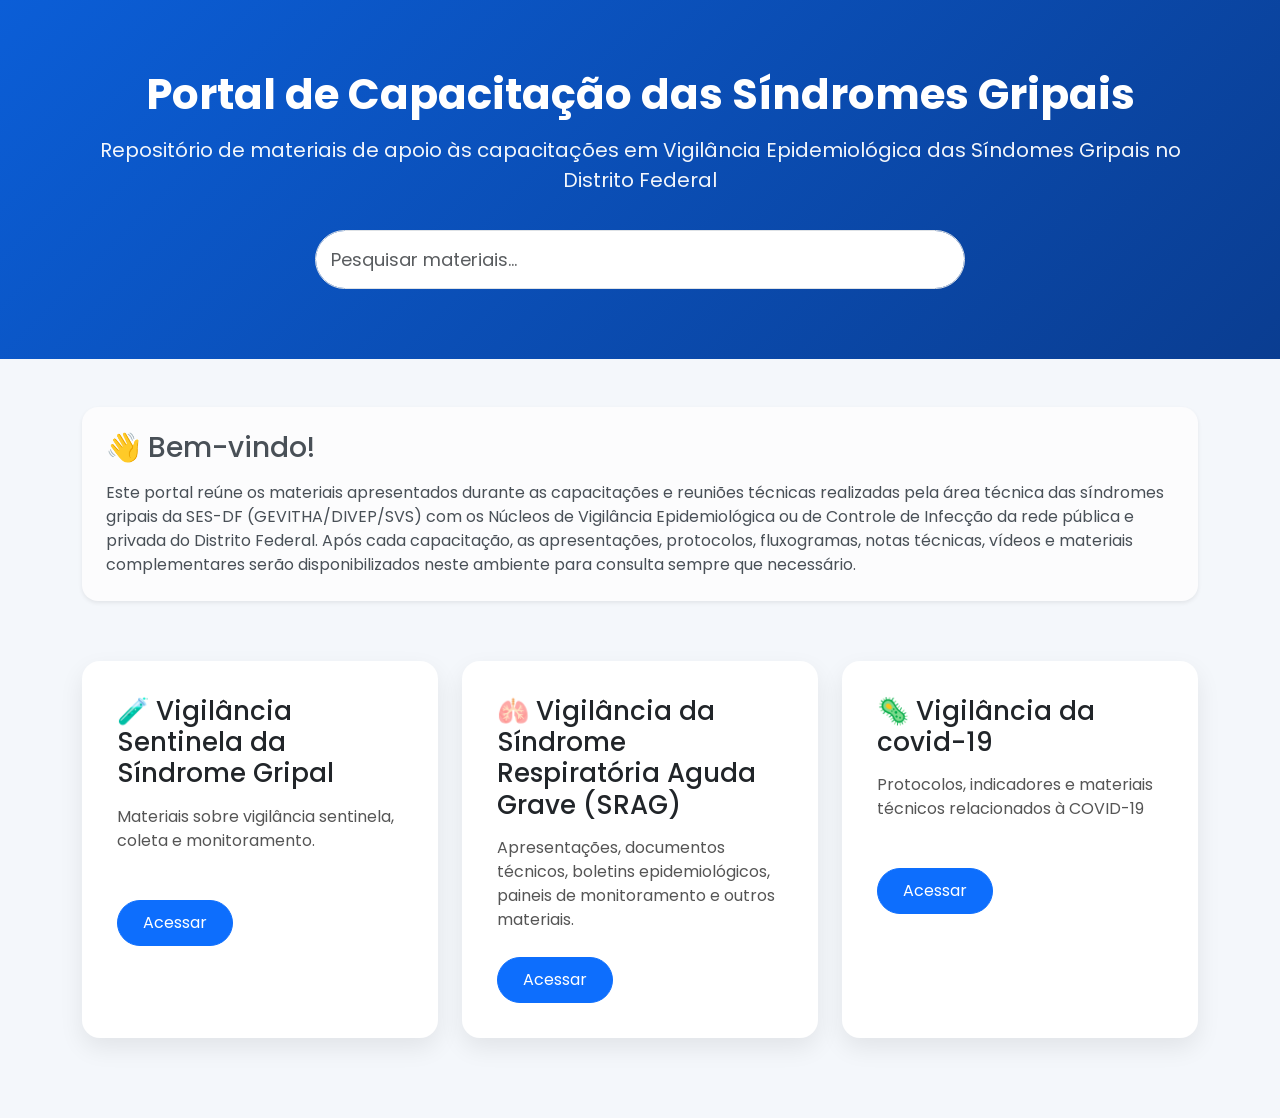
==== index.html @ f0cb47a0 "Primeira versão do Portal de Capacitação" ====
<!DOCTYPE html>
<html lang="pt-BR">

<head>

    <meta charset="UTF-8">
    <meta name="viewport" content="width=device-width, initial-scale=1.0">

    <title>Portal de Capacitação das Síndrome Gripais</title>

    <!-- Bootstrap -->

    <link href="https://cdn.jsdelivr.net/npm/bootstrap@5.3.7/dist/css/bootstrap.min.css" rel="stylesheet">

    <!-- Fonte -->

    <link href="https://fonts.googleapis.com/css2?family=Poppins:wght@300;400;500;600;700&display=swap" rel="stylesheet">

    <!-- CSS -->

    <link rel="stylesheet" href="css/style.css">

</head>

<body>

    <header class="hero">

        <div class="container text-center">

            <h1>Portal de Capacitação das Síndromes Gripais</h1>

            <p>

                Repositório de materiais de apoio às capacitações em Vigilância Epidemiológica das Síndomes Gripais no Distrito Federal

            </p>

            <input
                class="form-control pesquisa"
                type="text"
                placeholder="Pesquisar materiais...">

        </div>

    </header>
    <section class="container my-5">

    <div class="alert alert-light shadow-sm border-0 rounded-4 p-4">

        <h3 class="mb-3">
            👋 Bem-vindo!
        </h3>

        <p class="mb-0">

            Este portal reúne os materiais apresentados durante as capacitações e reuniões técnicas realizadas pela área técnica das síndromes gripais da SES-DF (GEVITHA/DIVEP/SVS) com os Núcleos de Vigilância Epidemiológica ou de Controle de Infecção da rede pública e privada do Distrito Federal.

            Após cada capacitação, as apresentações, protocolos, fluxogramas, notas técnicas, vídeos e materiais complementares serão disponibilizados neste ambiente para consulta sempre que necessário.

        </p>

    </div>

</section>

    <main class="container">

        <div class="row g-4">

            <div class="col-md-4">

                <div class="card modulo">

                    <div class="card-body">

                        <h2>🧪 Vigilância Sentinela da Síndrome Gripal</h2>

                        <p>Materiais sobre vigilância sentinela, coleta e monitoramento.</p>

                        <button class="btn btn-primary">

                            Acessar

                        </button>

                    </div>

                </div>

            </div>

            <div class="col-md-4">

                <div class="card modulo">

                    <div class="card-body">

                        <h2>🫁 Vigilância da Síndrome Respiratória Aguda Grave (SRAG)</h2>

                        <p>Apresentações, documentos técnicos, boletins epidemiológicos, paineis de monitoramento e outros materiais.</p>

                        <a href="paginas/srag.html" class="btn btn-primary">

                            Acessar
                    

                        </a>

                    </div>

                </div>

            </div>

            <div class="col-md-4">

                <div class="card modulo">

                    <div class="card-body">

                        <h2> 🦠 Vigilância da covid-19</h2>

                        <p>Protocolos, indicadores e materiais técnicos relacionados à COVID-19</p>

                        <button class="btn btn-primary">

                            Acessar

                        </button>

                    </div>

                </div>

            </div>

        </div>

    </main>

<script src="js/script.js"></script>

</body>

</html>
---- css/style.css ----
/* ======================================================
   PORTAL DE CAPACITAÇÃO SÍNDROMES GRIPAIS
   Desenvolvido por etapas
====================================================== */

*{
    margin:0;
    padding:0;
    box-sizing:border-box;
}

body{

    font-family:'Poppins',sans-serif;

    background:#F4F7FB;

    color:#1f2937;

}

/*======================
    CABEÇALHO
========================*/

.hero{

    background:linear-gradient(135deg,#0B5ED7,#0A3D91);

    color:white;

    padding:70px 20px;

    text-align:center;

}

.hero h1{

    font-size:42px;

    font-weight:700;

}

.hero p{

    margin-top:15px;

    font-size:20px;

    opacity:.95;

}

/*======================
      PESQUISA
========================*/

.pesquisa{

    margin-top:35px;

    max-width:650px;

    margin-left:auto;

    margin-right:auto;

    border-radius:40px;

    padding:15px;

    font-size:18px;

}

/*======================
      MÓDULOS
========================*/

main{

    margin-top:60px;

    margin-bottom:80px;

}

.modulo{

    border:none;

    border-radius:18px;

    transition:.30s;

    box-shadow:0 10px 25px rgba(0,0,0,.08);

    height:100%;

}

.modulo:hover{

    transform:translateY(-8px);

    box-shadow:0 20px 40px rgba(0,0,0,.15);

}

.card-body{

    padding:35px;

}

.card-body h2{

    font-size:26px;

    margin-bottom:15px;

}

.card-body p{

    color:#555;

    margin-bottom:25px;

    min-height:70px;

}

.btn{

    border-radius:30px;

    padding:10px 25px;

}
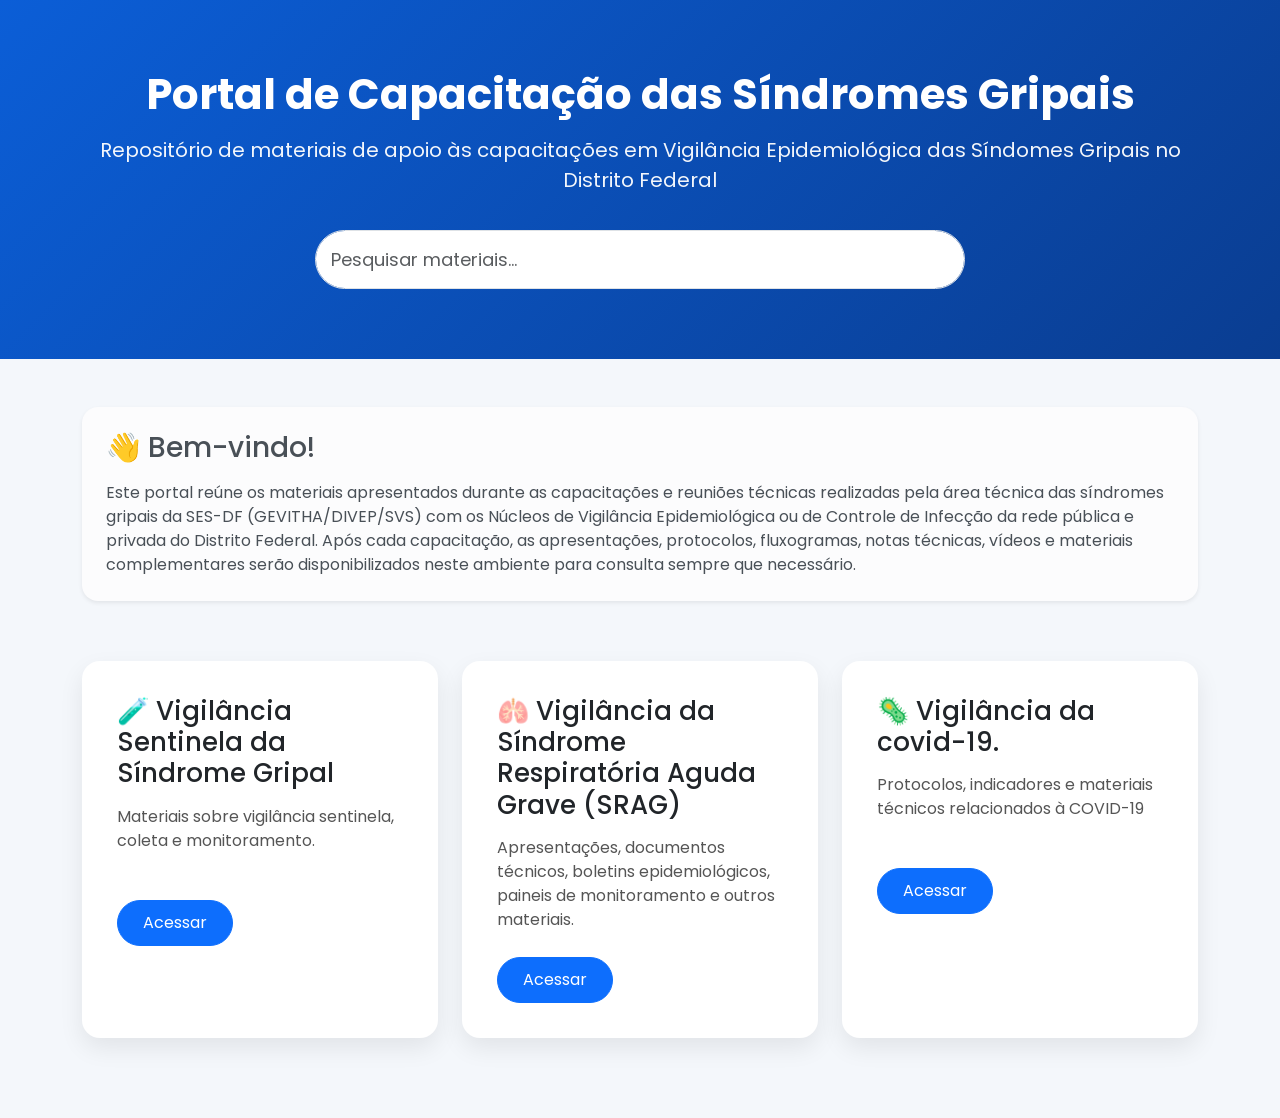
==== commit 007acf39: "Update index.html" ====
--- a/index.html
+++ b/index.html
@@ -119,7 +119,7 @@
 
                     <div class="card-body">
 
-                        <h2> 🦠 Vigilância da covid-19</h2>
+                        <h2> 🦠 Vigilância da covid-19.</h2>
 
                         <p>Protocolos, indicadores e materiais técnicos relacionados à COVID-19</p>
 
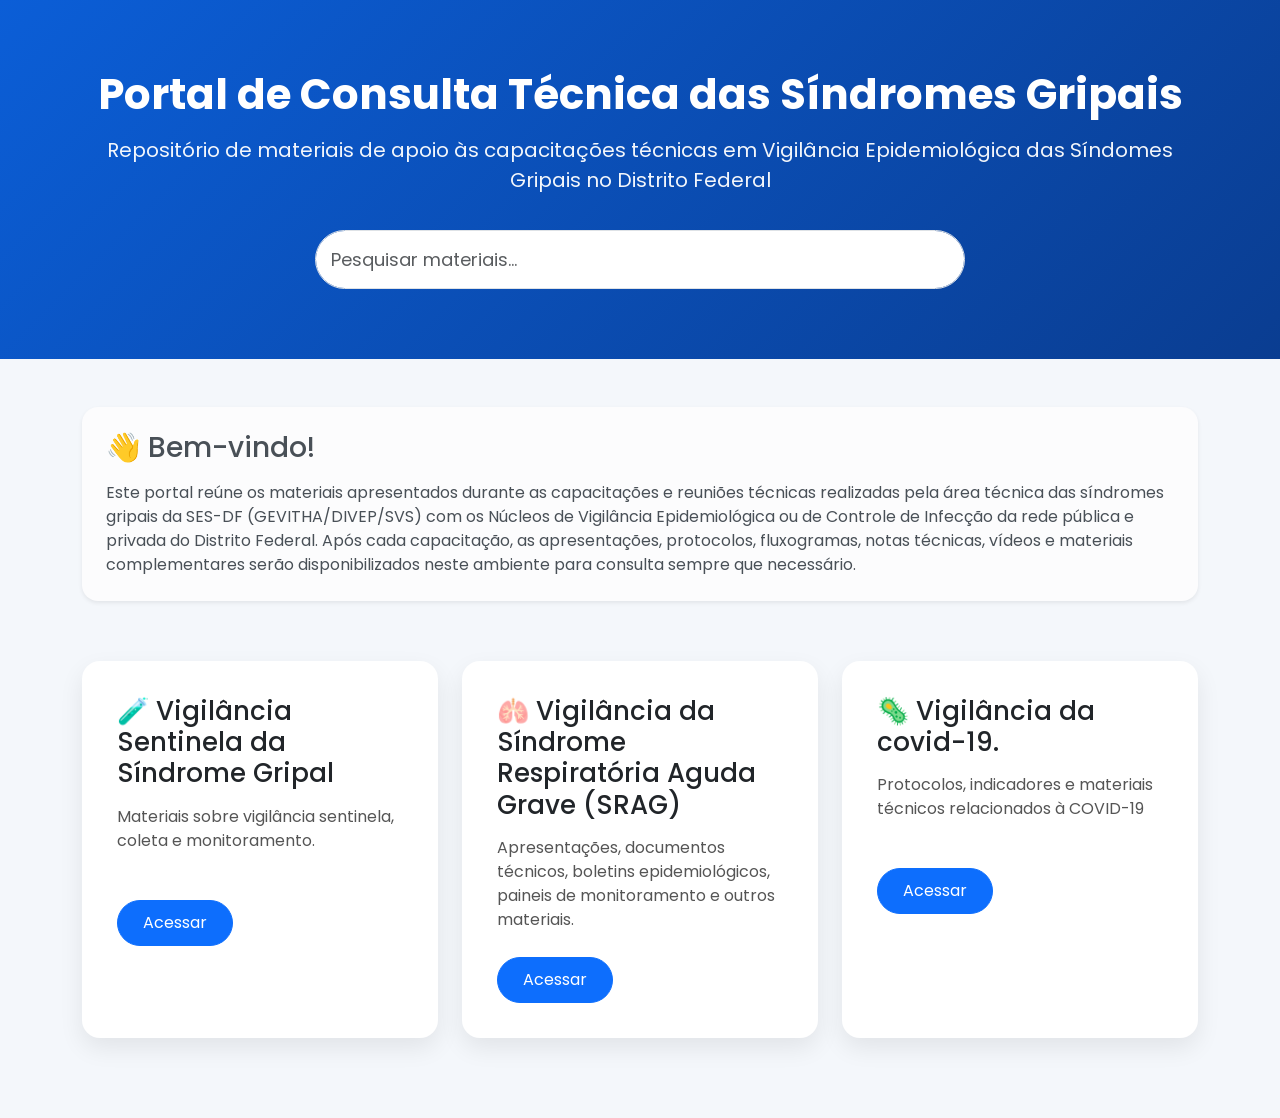
==== commit db7d3dd4: "Primeira versão do Portal de Consulta Técnica" ====
--- a/index.html
+++ b/index.html
@@ -6,7 +6,7 @@
     <meta charset="UTF-8">
     <meta name="viewport" content="width=device-width, initial-scale=1.0">
 
-    <title>Portal de Capacitação das Síndrome Gripais</title>
+    <title>Portal de Consulta Técnica das Síndrome Gripais</title>
 
     <!-- Bootstrap -->
 
@@ -28,11 +28,11 @@
 
         <div class="container text-center">
 
-            <h1>Portal de Capacitação das Síndromes Gripais</h1>
+            <h1>Portal de Consulta Técnica das Síndromes Gripais</h1>
 
             <p>
 
-                Repositório de materiais de apoio às capacitações em Vigilância Epidemiológica das Síndomes Gripais no Distrito Federal
+                Repositório de materiais de apoio às capacitações técnicas em Vigilância Epidemiológica das Síndomes Gripais no Distrito Federal
 
             </p>
 
--- a/css/style.css
+++ b/css/style.css
@@ -1,5 +1,5 @@
 /* ======================================================
-   PORTAL DE CAPACITAÇÃO SÍNDROMES GRIPAIS
+   PORTAL DE CONSULTA SÍNDROMES GRIPAIS
    Desenvolvido por etapas
 ====================================================== */
 
@@ -139,4 +139,68 @@
 
     padding:10px 25px;
 
+}
+
+/* ================================
+   DEFINIÇÃO DE CASO - SRAG
+================================ */
+
+.titulo-definicao {
+    font-size: 1.45rem;
+    margin-bottom: 18px;
+    font-weight: 500;
+}
+
+.texto-definicao {
+    font-size: 1.08rem;
+    line-height: 1.7;
+    margin-bottom: 22px;
+}
+
+.criterios-srag {
+    display: grid;
+    grid-template-columns: 1fr 1fr;
+    gap: 18px;
+    margin: 20px 0;
+}
+
+.criterio {
+    background: rgba(255, 255, 255, 0.65);
+    border-radius: 14px;
+    padding: 18px 20px;
+    border: 1px solid rgba(0, 0, 0, 0.06);
+}
+
+.criterio-titulo {
+    display: block;
+    font-size: 1.05rem;
+    font-weight: 600;
+    margin-bottom: 14px;
+}
+
+.itens-criterio {
+    display: flex;
+    flex-wrap: wrap;
+    gap: 8px;
+}
+
+.itens-criterio span {
+    background: white;
+    border-radius: 20px;
+    padding: 7px 12px;
+    font-size: 0.92rem;
+}
+
+.observacao-srag {
+    font-size: 0.9rem;
+    margin-top: 8px;
+}
+
+.atencao-srag {
+    margin-top: 18px;
+    padding: 14px 16px;
+    border-radius: 10px;
+    background: rgba(255, 255, 255, 0.55);
+    font-size: 0.92rem;
+    line-height: 1.5;
 }
